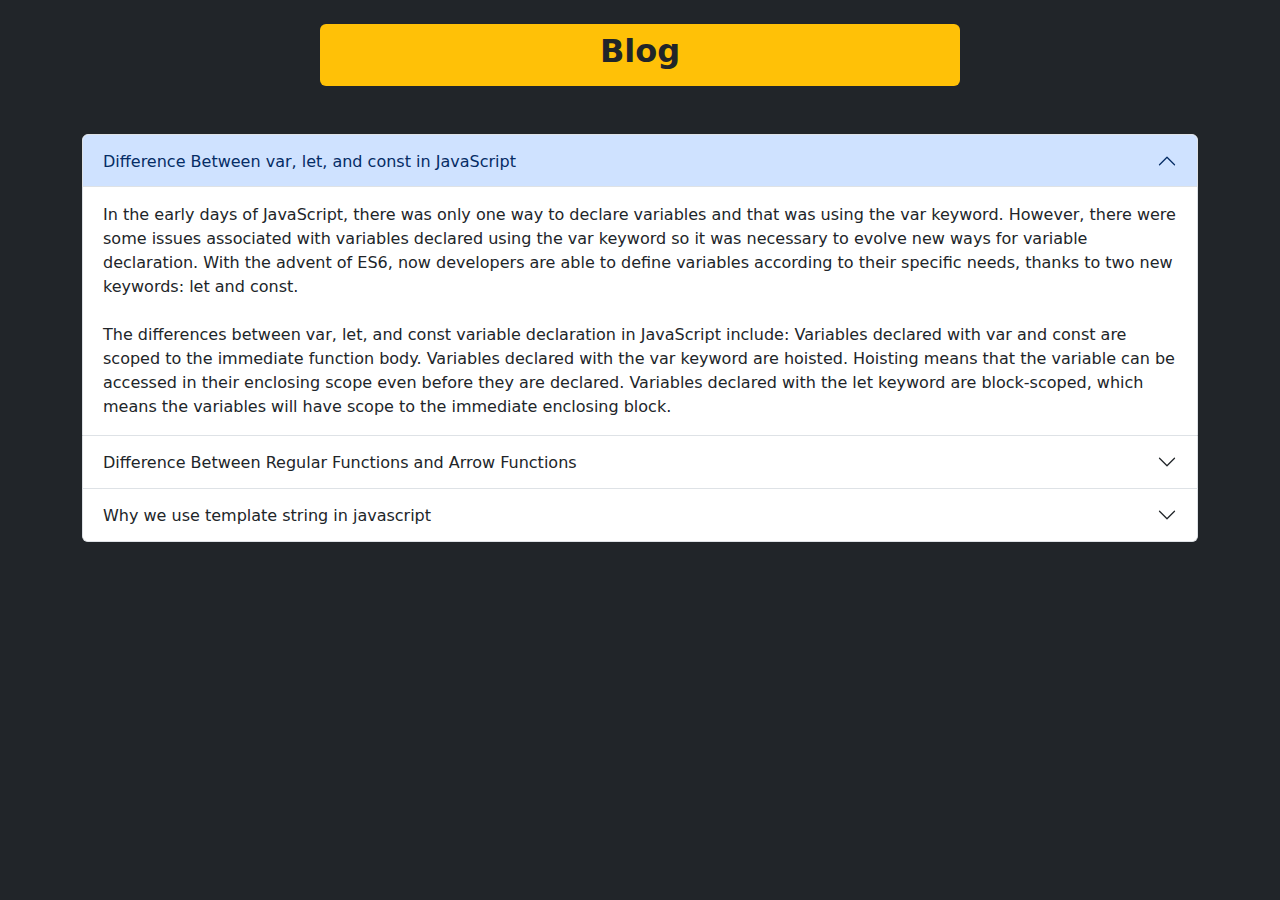
==== blog.html @ 9c2c8842 "blog file created" ====
<!DOCTYPE html>
<html lang="en">
  <head>
    <meta charset="UTF-8" />
    <meta http-equiv="X-UA-Compatible" content="IE=edge" />
    <meta name="viewport" content="width=device-width, initial-scale=1.0" />
    <title>Typing Hero - Blog</title>
    <link
      rel="stylesheet"
      href="https://cdn.jsdelivr.net/npm/bootstrap@5.2.0/dist/css/bootstrap.min.css"
    />
  </head>
  <body class="bg-dark">
    <section class="w-50 mx-auto">
        <div class="mt-4 bg-warning py-2 rounded">
            <h2 class="fw-bold text-center">Blog</h2>
        </div>
    </section>
    <main class="mt-5">
      <section class="container">
        <div class="accordion" id="accordionExample">
          <div class="accordion-item">
            <h2 class="accordion-header" id="headingOne">
              <button
                class="accordion-button"
                type="button"
                data-bs-toggle="collapse"
                data-bs-target="#collapseOne"
                aria-expanded="true"
                aria-controls="collapseOne"
              >
                Difference Between var, let, and const in JavaScript
              </button>
            </h2>
            <div
              id="collapseOne"
              class="accordion-collapse collapse show"
              aria-labelledby="headingOne"
              data-bs-parent="#accordionExample"
            >
              <div class="accordion-body">
                In the early days of JavaScript, there was only one way to
                declare variables and that was using the var keyword. However,
                there were some issues associated with variables declared using
                the var keyword so it was necessary to evolve new ways for
                variable declaration. With the advent of ES6, now developers are
                able to define variables according to their specific needs,
                thanks to two new keywords: let and const.
                <br />
                <br />
                The differences between var, let, and const variable declaration
                in JavaScript include: Variables declared with var and const are
                scoped to the immediate function body. Variables declared with
                the var keyword are hoisted. Hoisting means that the variable
                can be accessed in their enclosing scope even before they are
                declared. Variables declared with the let keyword are
                block-scoped, which means the variables will have scope to the
                immediate enclosing block.
              </div>
            </div>
          </div>
          <div class="accordion-item">
            <h2 class="accordion-header" id="headingTwo">
              <button
                class="accordion-button collapsed"
                type="button"
                data-bs-toggle="collapse"
                data-bs-target="#collapseTwo"
                aria-expanded="false"
                aria-controls="collapseTwo"
              >
                Difference Between Regular Functions and Arrow Functions
              </button>
            </h2>
            <div
              id="collapseTwo"
              class="accordion-collapse collapse"
              aria-labelledby="headingTwo"
              data-bs-parent="#accordionExample"
            >
              <div class="accordion-body">
                Regular functions created using function declarations or
                expressions are constructible and callable. Since regular
                functions are constructible, they can be called using the new
                keyword. However, the arrow functions are only callable and not
                constructible, i.e arrow functions can never be used as
                constructor functions.
              </div>
            </div>
          </div>
          <div class="accordion-item">
            <h2 class="accordion-header" id="headingThree">
              <button
                class="accordion-button collapsed"
                type="button"
                data-bs-toggle="collapse"
                data-bs-target="#collapseThree"
                aria-expanded="false"
                aria-controls="collapseThree"
              >
                Why we use template string in javascript
              </button>
            </h2>
            <div
              id="collapseThree"
              class="accordion-collapse collapse"
              aria-labelledby="headingThree"
              data-bs-parent="#accordionExample"
            >
              <div class="accordion-body">
                Template literals are literals delimited with backtick (`)
                characters, allowing for multi-line strings, for string
                interpolation with embedded expressions, and for special
                constructs called tagged templates.
                <br>
                <br>
                Template literals are
                sometimes informally called template strings, because they are
                used most commonly for string interpolation (to create strings
                by doing substitution of placeholders). However, a tagged
                template literal may not result in a string; it can be used with
                a custom tag function to perform whatever operations you want on
                the different parts of the template literal.
              </div>
            </div>
          </div>
        </div>
      </section>
    </main>
    <script src="https://cdn.jsdelivr.net/npm/bootstrap@5.2.0/dist/js/bootstrap.bundle.min.js"></script>
  </body>
</html>
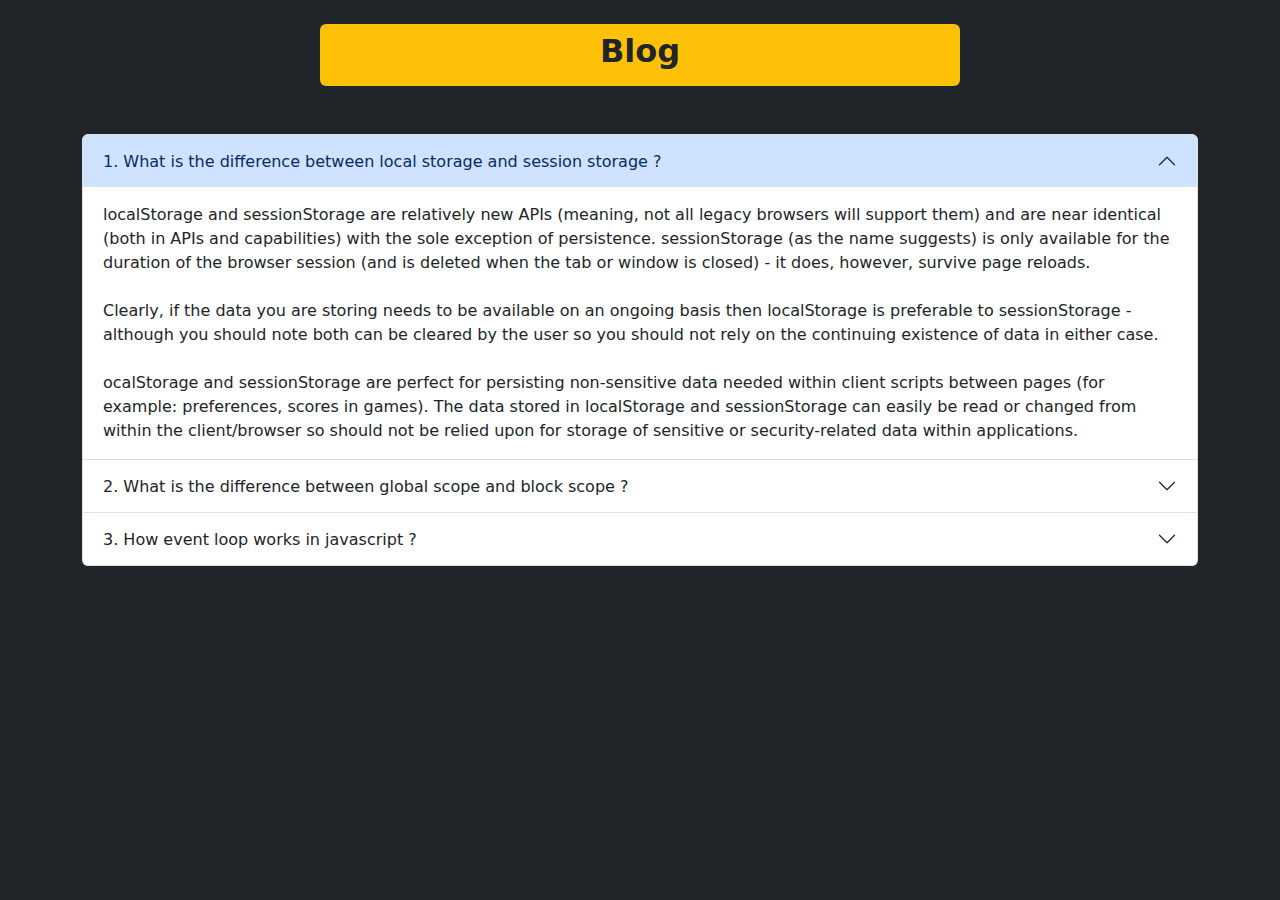
==== commit 8be36a7a: "question added" ====
--- a/blog.html
+++ b/blog.html
@@ -1,4 +1,3 @@
-
 <!DOCTYPE html>
 <html lang="en">
   <head>
@@ -13,9 +12,9 @@
   </head>
   <body class="bg-dark">
     <section class="w-50 mx-auto">
-        <div class="mt-4 bg-warning py-2 rounded">
-            <h2 class="fw-bold text-center">Blog</h2>
-        </div>
+      <div class="mt-4 bg-warning py-2 rounded">
+        <h2 class="fw-bold text-center">Blog</h2>
+      </div>
     </section>
     <main class="mt-5">
       <section class="container">
@@ -30,7 +29,8 @@
                 aria-expanded="true"
                 aria-controls="collapseOne"
               >
-                Difference Between var, let, and const in JavaScript
+                1. What is the difference between local storage and session
+                storage ?
               </button>
             </h2>
             <div
@@ -40,23 +40,29 @@
               data-bs-parent="#accordionExample"
             >
               <div class="accordion-body">
-                In the early days of JavaScript, there was only one way to
-                declare variables and that was using the var keyword. However,
-                there were some issues associated with variables declared using
-                the var keyword so it was necessary to evolve new ways for
-                variable declaration. With the advent of ES6, now developers are
-                able to define variables according to their specific needs,
-                thanks to two new keywords: let and const.
+                localStorage and sessionStorage are relatively new APIs
+                (meaning, not all legacy browsers will support them) and are
+                near identical (both in APIs and capabilities) with the sole
+                exception of persistence. sessionStorage (as the name suggests)
+                is only available for the duration of the browser session (and
+                is deleted when the tab or window is closed) - it does, however,
+                survive page reloads.
                 <br />
                 <br />
-                The differences between var, let, and const variable declaration
-                in JavaScript include: Variables declared with var and const are
-                scoped to the immediate function body. Variables declared with
-                the var keyword are hoisted. Hoisting means that the variable
-                can be accessed in their enclosing scope even before they are
-                declared. Variables declared with the let keyword are
-                block-scoped, which means the variables will have scope to the
-                immediate enclosing block.
+                Clearly, if the data you are storing needs to be available on an
+                ongoing basis then localStorage is preferable to sessionStorage
+                - although you should note both can be cleared by the user so
+                you should not rely on the continuing existence of data in
+                either case.
+                <br />
+                <br />
+                ocalStorage and sessionStorage are perfect for persisting
+                non-sensitive data needed within client scripts between pages
+                (for example: preferences, scores in games). The data stored in
+                localStorage and sessionStorage can easily be read or changed
+                from within the client/browser so should not be relied upon for
+                storage of sensitive or security-related data within
+                applications.
               </div>
             </div>
           </div>
@@ -70,7 +76,7 @@
                 aria-expanded="false"
                 aria-controls="collapseTwo"
               >
-                Difference Between Regular Functions and Arrow Functions
+                2. What is the difference between global scope and block scope ?
               </button>
             </h2>
             <div
@@ -80,12 +86,23 @@
               data-bs-parent="#accordionExample"
             >
               <div class="accordion-body">
-                Regular functions created using function declarations or
-                expressions are constructible and callable. Since regular
-                functions are constructible, they can be called using the new
-                keyword. However, the arrow functions are only callable and not
-                constructible, i.e arrow functions can never be used as
-                constructor functions.
+                Global scope - A variable exists inside or outside a block. If a
+                variable is declared outside all functions or curly braces ({}),
+                it exists in the global scope. The global variables can be
+                accessed by any line of code in the program, including inside
+                blocks.
+                <br />
+                <br />
+                Block scope - So far, we’ve seen variables defined with the var
+                keyword. Var can declare a variable either in the global or
+                local scope. The variables that are declared within the block
+                scope are comparable to local ones. They are available within
+                the block that they are defined.
+                <br />
+                The main difference between the local scope and block scope is
+                that the block statements (e.g. if conditions or for loops),
+                don't create a new scope. So the var keyword will not have an
+                effect, because the variables are still in the same scope.
               </div>
             </div>
           </div>
@@ -99,7 +116,7 @@
                 aria-expanded="false"
                 aria-controls="collapseThree"
               >
-                Why we use template string in javascript
+                3. How event loop works in javascript ?
               </button>
             </h2>
             <div
@@ -109,22 +126,16 @@
               data-bs-parent="#accordionExample"
             >
               <div class="accordion-body">
-                Template literals are literals delimited with backtick (`)
-                characters, allowing for multi-line strings, for string
-                interpolation with embedded expressions, and for special
-                constructs called tagged templates.
-                <br>
-                <br>
-                Template literals are
-                sometimes informally called template strings, because they are
-                used most commonly for string interpolation (to create strings
-                by doing substitution of placeholders). However, a tagged
-                template literal may not result in a string; it can be used with
-                a custom tag function to perform whatever operations you want on
-                the different parts of the template literal.
+                The Event Loop has one simple job — to monitor the Call Stack
+                and the Callback Queue. If the Call Stack is empty, the Event
+                Loop will take the first event from the queue and will push it
+                to the Call Stack, which effectively runs it. Such an iteration
+                is called a tick in the Event Loop.
               </div>
             </div>
           </div>
+
+       
         </div>
       </section>
     </main>
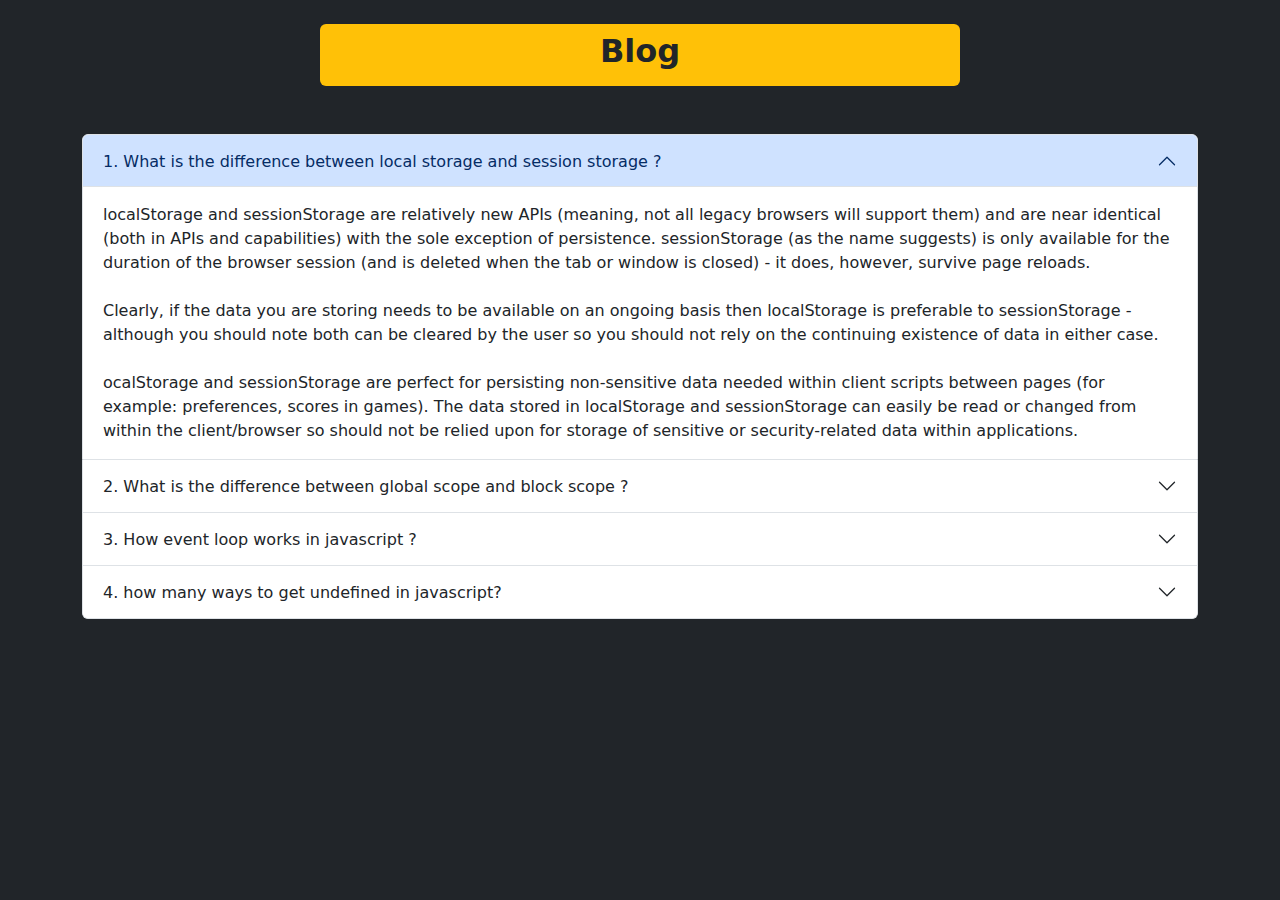
==== commit 8d8e73ea: "all question added" ====
--- a/blog.html
+++ b/blog.html
@@ -135,7 +135,43 @@
             </div>
           </div>
 
-       
+          <div class="accordion-item">
+            <h2 class="accordion-header" id="headingFour">
+              <button
+                class="accordion-button collapsed"
+                type="button"
+                data-bs-toggle="collapse"
+                data-bs-target="#collapseFour"
+                aria-expanded="false"
+                aria-controls="collapseFour"
+              >
+                4. how many ways to get undefined in javascript?
+              </button>
+            </h2>
+            <div
+              id="collapseFour"
+              class="accordion-collapse collapse"
+              aria-labelledby="headingFour"
+              data-bs-parent="#accordionExample"
+            >
+              <div class="accordion-body">
+                undefined typically means a variable has been declared but has not yet been assigned a value. 
+                <br>
+                <br>
+                You will get undefined value when you call a non-existent
+                property or method of an object. In the above example, a
+                function Sum does not return any result but still we try to
+                assign its resulted value to a variable. So in this case, result
+                will be undefined.
+                <br />
+                <br />
+                variable that has not been assigned a value is of type
+                undefined. A method or statement also returns undefined if the
+                variable that is being evaluated does not have an assigned
+                value. A function returns undefined if a value was not returned.
+              </div>
+            </div>
+          </div>
         </div>
       </section>
     </main>
